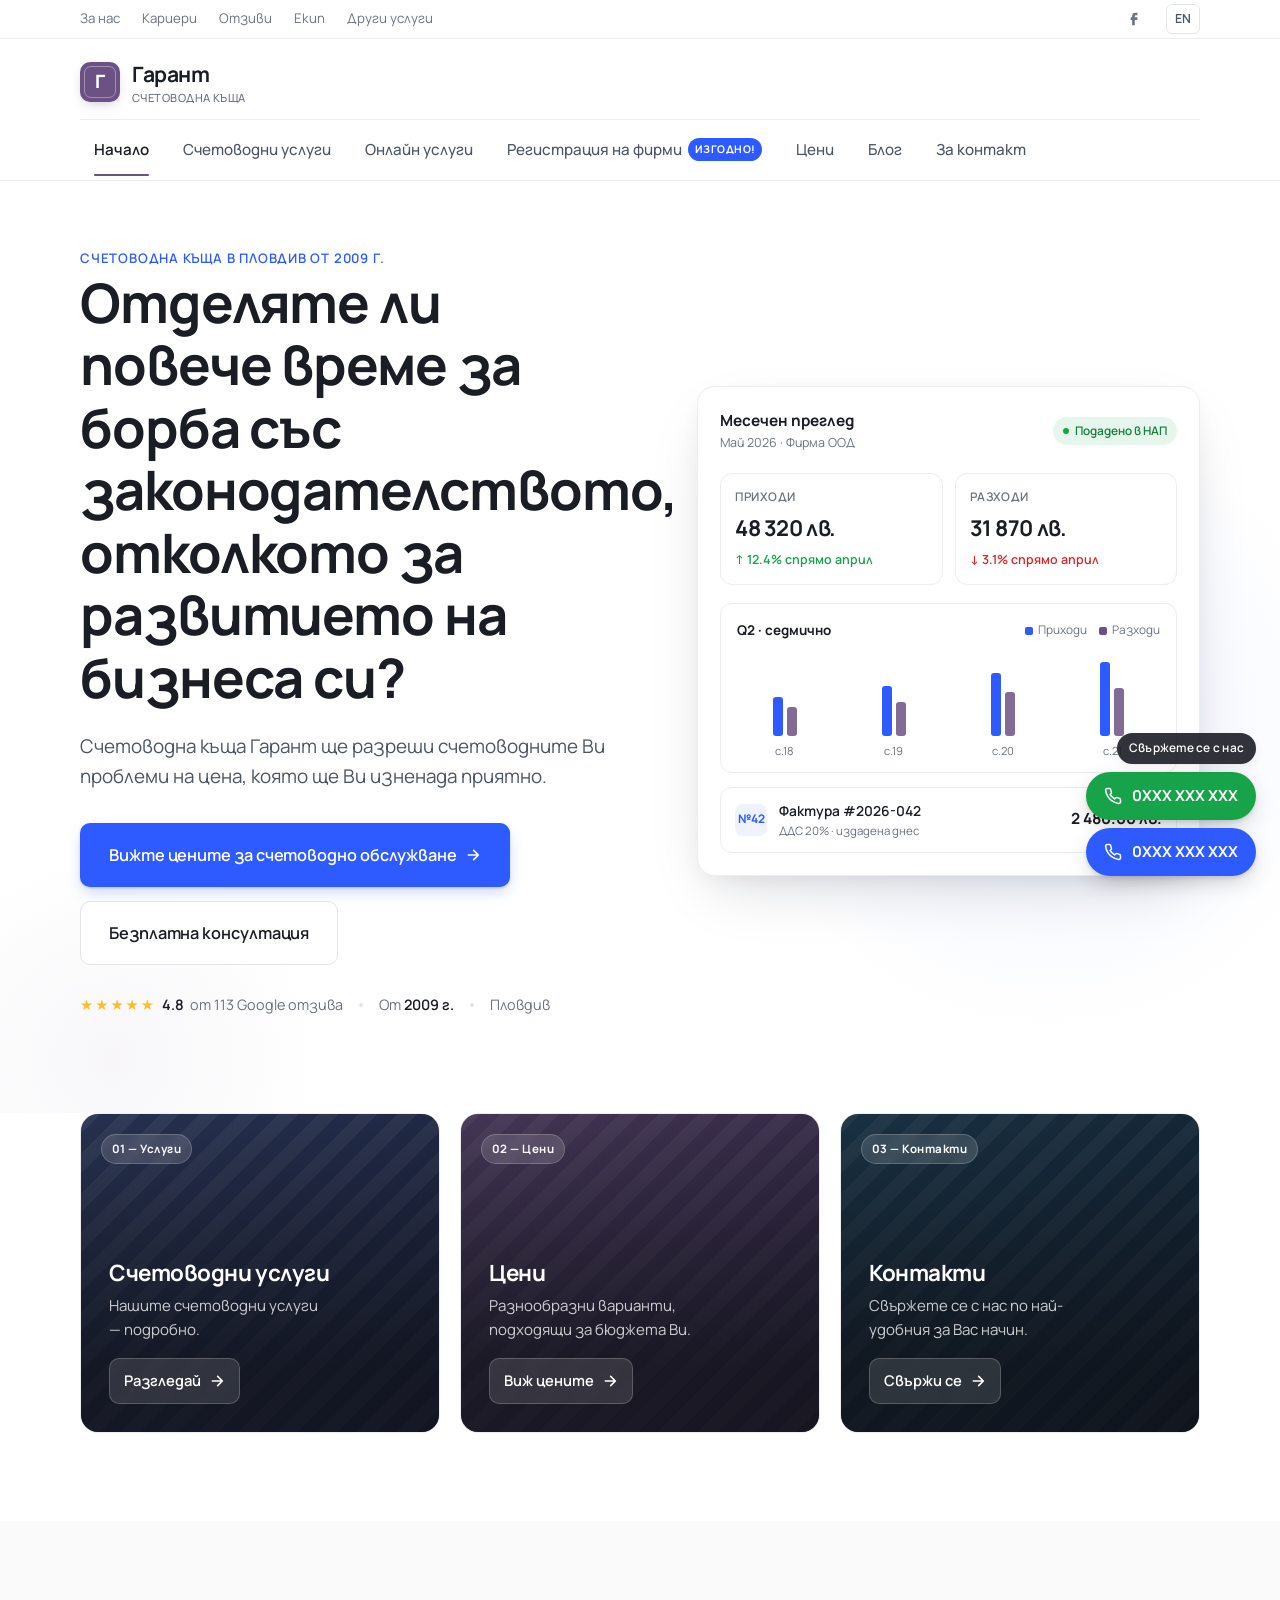
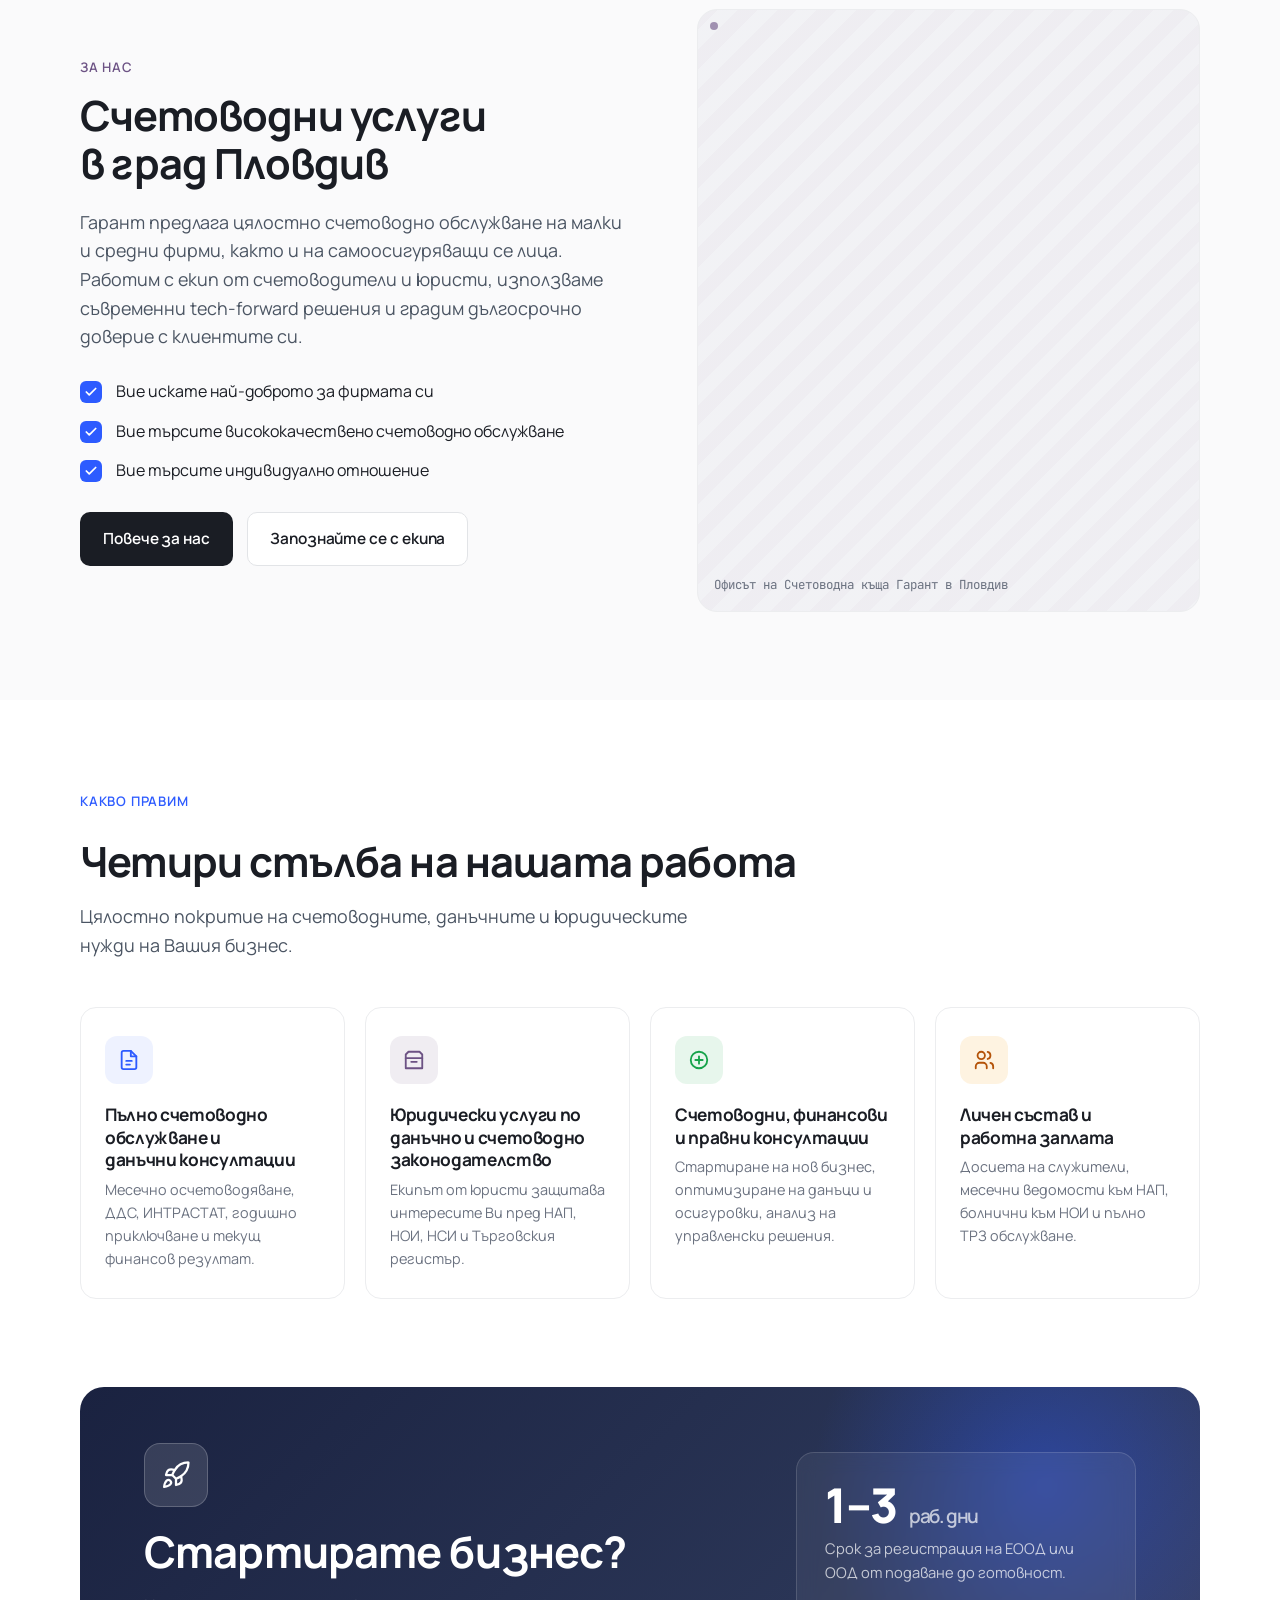
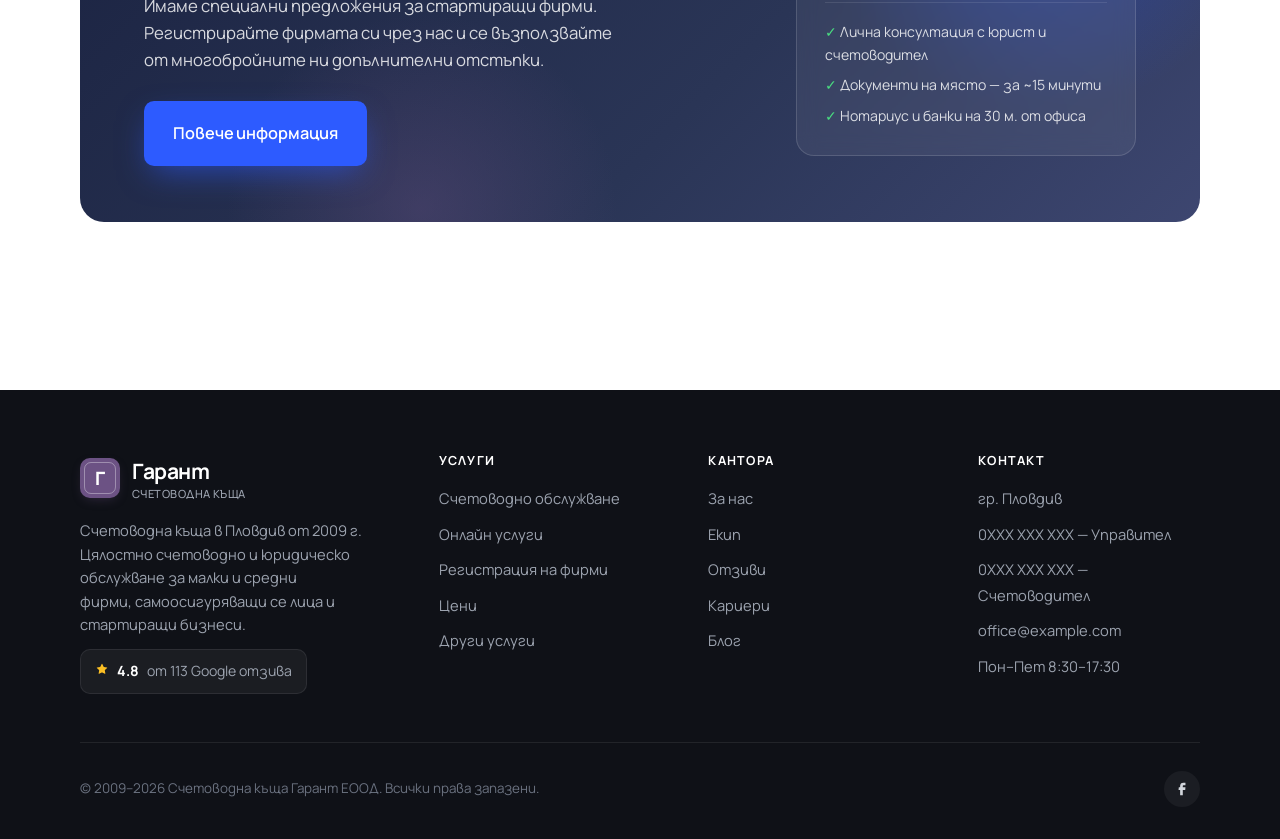
==== index.html @ 2359cbca "Remove location and phone from header top bar Co-Authored-By: Claude Sonnet 4.6 <noreply@anthropic.c" ====
<!DOCTYPE html>
<html lang="bg">
<head>
<meta charset="UTF-8" />
<meta name="viewport" content="width=device-width, initial-scale=1" />
<title>Счетоводна къща Гарант — Пловдив | Счетоводно обслужване от 2009 г.</title>
<meta name="description" content="Счетоводна къща Гарант в Пловдив — пълно счетоводно и юридическо обслужване, регистрация на фирми, онлайн услуги. 4.8★ от 113 Google отзива. От 50 лв./мес." />
<link rel="preconnect" href="https://fonts.googleapis.com" />
<link rel="preconnect" href="https://fonts.gstatic.com" crossorigin />
<link href="https://fonts.googleapis.com/css2?family=Manrope:wght@400;500;600;700;800&family=JetBrains+Mono:wght@400;500&display=swap&subset=cyrillic,cyrillic-ext,latin" rel="stylesheet" />
<link rel="stylesheet" href="styles.css" />
<style>
  /* ---- Hero ---- */
  .hero {
    position: relative;
    padding: 64px 0 96px;
    overflow: hidden;
  }
  .hero::before {
    content: "";
    position: absolute;
    top: 20%; right: -10%;
    width: 720px; height: 720px;
    background: radial-gradient(circle, rgba(45,91,255,0.07), transparent 60%);
    pointer-events: none;
    z-index: 0;
  }
  .hero::after {
    content: "";
    position: absolute;
    bottom: -20%; left: -10%;
    width: 480px; height: 480px;
    background: radial-gradient(circle, rgba(108,82,132,0.05), transparent 60%);
    pointer-events: none;
    z-index: 0;
  }
  .hero .container { position: relative; z-index: 1; }
  .hero-grid {
    display: grid;
    grid-template-columns: minmax(0, 1.1fr) minmax(0, 1fr);
    gap: 64px;
    align-items: center;
  }
  .hero h1 { font-size: clamp(2.2rem, 4.4vw, 3.4rem); margin-bottom: 22px; max-width: 18ch; }
  .hero .subline { font-size: 1.18rem; color: var(--text-2); max-width: 52ch; margin-bottom: 32px; }
  .hero-cta-row {
    display: flex; gap: 14px; align-items: center; flex-wrap: wrap;
    margin-bottom: 28px;
  }
  .trust-line {
    display: flex; align-items: center; gap: 16px;
    font-size: 0.9rem; color: var(--text-3);
    flex-wrap: wrap;
  }
  .trust-line .dot { width: 4px; height: 4px; border-radius: 50%; background: var(--border-2); }
  .trust-line .rating { display: inline-flex; align-items: center; gap: 6px; }
  .trust-line .rating .stars-row { font-size: 0.92rem; }
  .trust-line strong { color: var(--text); font-weight: 600; }

  /* ---- Dashboard mockup ---- */
  .dashboard {
    background: #fff;
    border: 1px solid var(--border);
    border-radius: 18px;
    box-shadow:
      0 24px 60px -20px rgba(15, 23, 42, 0.18),
      0 8px 24px -8px rgba(15, 23, 42, 0.08);
    padding: 22px;
    position: relative;
    transform: translateY(0) rotate(0);
  }
  .dashboard-head {
    display: flex; align-items: center; justify-content: space-between;
    margin-bottom: 20px;
  }
  .dashboard-head .title { font-weight: 700; font-size: 0.96rem; }
  .dashboard-head .sub { font-size: 0.78rem; color: var(--text-3); }
  .dashboard-head .pill {
    display: inline-flex; align-items: center; gap: 6px;
    padding: 5px 10px;
    background: rgba(22, 163, 74, 0.1);
    color: #15803d;
    border-radius: 999px;
    font-size: 0.74rem; font-weight: 600;
  }
  .dashboard-head .pill::before { content: ""; width: 6px; height: 6px; border-radius: 50%; background: #16a34a; }
  .stat-grid { display: grid; grid-template-columns: 1fr 1fr; gap: 12px; margin-bottom: 18px; }
  .stat {
    border: 1px solid var(--border);
    border-radius: 12px;
    padding: 14px;
    background: #fff;
  }
  .stat .label { font-size: 0.74rem; color: var(--text-3); margin-bottom: 4px; text-transform: uppercase; letter-spacing: 0.04em; font-weight: 600; }
  .stat .value { font-size: 1.36rem; font-weight: 700; letter-spacing: -0.02em; }
  .stat .delta { font-size: 0.78rem; margin-top: 4px; font-weight: 600; }
  .stat .delta.up { color: #16a34a; }
  .stat .delta.down { color: #dc2626; }
  .chart {
    border: 1px solid var(--border);
    border-radius: 12px;
    padding: 16px;
    margin-bottom: 14px;
  }
  .chart-head { display: flex; justify-content: space-between; align-items: center; margin-bottom: 14px; font-size: 0.84rem; }
  .chart-head .legend { display: flex; gap: 12px; color: var(--text-3); font-size: 0.74rem; }
  .chart-head .legend span { display: inline-flex; align-items: center; gap: 5px; }
  .chart-head .legend i { width: 8px; height: 8px; border-radius: 2px; }
  .chart-bars { display: grid; grid-template-columns: repeat(4, 1fr); gap: 14px; align-items: end; height: 100px; }
  .chart-col { display: flex; flex-direction: column; align-items: center; gap: 6px; }
  .chart-col .bars { display: flex; gap: 4px; align-items: flex-end; height: 80px; width: 100%; justify-content: center; }
  .chart-col .bars i { width: 10px; border-radius: 3px; }
  .chart-col .bars .b1 { background: var(--accent); }
  .chart-col .bars .b2 { background: var(--brand); opacity: 0.85; }
  .chart-col .lbl { font-size: 0.7rem; color: var(--text-3); }
  .invoice-row {
    border: 1px solid var(--border);
    border-radius: 12px;
    padding: 12px 14px;
    display: flex; justify-content: space-between; align-items: center;
  }
  .invoice-row .left { display: flex; align-items: center; gap: 12px; }
  .invoice-row .icon-sq {
    width: 32px; height: 32px;
    background: var(--accent-soft);
    color: var(--accent);
    border-radius: 8px;
    display: inline-flex; align-items: center; justify-content: center;
    font-size: 0.74rem; font-weight: 700;
  }
  .invoice-row .name { font-weight: 600; font-size: 0.86rem; }
  .invoice-row .meta { font-size: 0.72rem; color: var(--text-3); }
  .invoice-row .amount { font-weight: 700; font-size: 0.96rem; }

  @media (max-width: 900px) {
    .hero-grid { grid-template-columns: 1fr; gap: 48px; }
    .hero { padding: 40px 0 64px; }
  }

  /* ---- Quick link cards ---- */
  .quicklinks { padding-top: 0; }
  .ql-grid { display: grid; grid-template-columns: repeat(3, 1fr); gap: 20px; }
  @media (max-width: 900px) { .ql-grid { grid-template-columns: 1fr; } }
  .ql-card {
    position: relative;
    border-radius: 18px;
    overflow: hidden;
    min-height: 320px;
    color: #fff;
    display: flex; flex-direction: column; justify-content: flex-end;
    padding: 28px;
    isolation: isolate;
    border: 1px solid var(--border);
    transition: transform 0.25s ease, box-shadow 0.3s ease;
  }
  .ql-card::before {
    content: "";
    position: absolute; inset: 0;
    transition: transform 0.45s ease;
    z-index: -2;
  }
  .ql-card::after {
    content: "";
    position: absolute; inset: 0;
    background: linear-gradient(180deg, rgba(15,17,23,0.1) 0%, rgba(15,17,23,0.75) 80%);
    z-index: -1;
    transition: background 0.25s ease;
  }
  .ql-card:hover { transform: translateY(-4px); box-shadow: var(--shadow-lg); }
  .ql-card:hover::before { transform: scale(1.06); }
  .ql-card:hover::after { background: linear-gradient(180deg, rgba(15,17,23,0.2) 0%, rgba(15,17,23,0.85) 80%); }
  .ql-1::before {
    background:
      repeating-linear-gradient(135deg, rgba(255,255,255,0.06) 0 14px, transparent 14px 28px),
      linear-gradient(135deg, #2a3556 0%, #1a2240 100%);
  }
  .ql-2::before {
    background:
      repeating-linear-gradient(135deg, rgba(255,255,255,0.05) 0 14px, transparent 14px 28px),
      linear-gradient(135deg, #4a3a5c 0%, #2c2240 100%);
  }
  .ql-3::before {
    background:
      repeating-linear-gradient(135deg, rgba(255,255,255,0.05) 0 14px, transparent 14px 28px),
      linear-gradient(135deg, #1a3548 0%, #0f1f30 100%);
  }
  .ql-card h3 { color: #fff; margin-bottom: 8px; font-size: 1.4rem; }
  .ql-card p { color: rgba(255,255,255,0.78); font-size: 0.94rem; margin-bottom: 16px; max-width: 28ch; }
  .ql-card .link {
    display: inline-flex; align-items: center; gap: 8px;
    font-weight: 600; font-size: 0.92rem;
    color: #fff;
    padding: 10px 14px;
    background: rgba(255,255,255,0.12);
    border: 1px solid rgba(255,255,255,0.2);
    border-radius: 10px;
    backdrop-filter: blur(6px);
    width: max-content;
  }
  .ql-card .link svg { transition: transform 0.2s ease; }
  .ql-card:hover .link svg { transform: translateX(3px); }
  .ql-tag {
    position: absolute; top: 20px; left: 20px;
    background: rgba(255,255,255,0.14);
    color: #fff;
    font-size: 0.72rem; font-weight: 700;
    padding: 5px 10px; border-radius: 999px;
    backdrop-filter: blur(6px);
    border: 1px solid rgba(255,255,255,0.2);
    letter-spacing: 0.04em;
  }

  /* ---- About intro ---- */
  .about-intro { background: var(--bg-alt); }
  .about-grid {
    display: grid;
    grid-template-columns: minmax(0, 1.1fr) minmax(0, 1fr);
    gap: 64px;
    align-items: center;
  }
  @media (max-width: 900px) { .about-grid { grid-template-columns: 1fr; gap: 40px; } }
  .about-grid h2 { margin-bottom: 20px; }
  .about-grid .lead { margin-bottom: 24px; }
  .about-grid ul.checklist {
    list-style: none;
    display: flex; flex-direction: column; gap: 14px;
    margin: 28px 0;
  }
  .about-grid ul.checklist li {
    display: flex; gap: 14px; align-items: flex-start;
    font-size: 1rem; color: var(--text);
  }
  .about-grid ul.checklist li::before {
    content: "";
    flex: 0 0 22px;
    width: 22px; height: 22px;
    margin-top: 2px;
    border-radius: 6px;
    background: var(--accent) url('data:image/svg+xml;utf8,<svg xmlns="http://www.w3.org/2000/svg" width="14" height="14" viewBox="0 0 24 24" fill="none" stroke="white" stroke-width="3" stroke-linecap="round" stroke-linejoin="round"><path d="M20 6 9 17l-5-5"/></svg>') no-repeat center;
  }
  .about-image {
    aspect-ratio: 5 / 6;
    border-radius: 20px;
  }

  /* ---- Services overview ---- */
  .services-grid { display: grid; grid-template-columns: repeat(4, 1fr); gap: 20px; }
  @media (max-width: 1100px) { .services-grid { grid-template-columns: repeat(2, 1fr); } }
  @media (max-width: 560px) { .services-grid { grid-template-columns: 1fr; } }
  .svc-card {
    background: #fff;
    border: 1px solid var(--border);
    border-radius: 16px;
    padding: 28px 24px;
    transition: transform 0.2s ease, box-shadow 0.25s ease, border-color 0.2s ease;
    height: 100%;
  }
  .svc-card:hover { transform: translateY(-4px); box-shadow: var(--shadow-lg); }
  .svc-card .icon-bubble {
    width: 48px; height: 48px;
    border-radius: 12px;
    background: var(--accent-soft);
    color: var(--accent);
    display: inline-flex; align-items: center; justify-content: center;
    margin-bottom: 20px;
  }
  .svc-card:nth-child(2) .icon-bubble { background: var(--brand-soft); color: var(--brand); }
  .svc-card:nth-child(3) .icon-bubble { background: rgba(22, 163, 74, 0.1); color: var(--green); }
  .svc-card:nth-child(4) .icon-bubble { background: rgba(245, 158, 11, 0.12); color: #b45309; }
  .svc-card h3 { font-size: 1.08rem; line-height: 1.3; margin-bottom: 6px; }
  .svc-card p { font-size: 0.9rem; color: var(--text-3); }

  /* ---- Startup CTA ---- */
  .startup-cta-wrap { padding: 0 0 88px; }
  .startup-cta {
    background: linear-gradient(135deg, #1a2240 0%, #2a3556 60%, #3d4670 100%);
    border-radius: 24px;
    padding: 56px clamp(28px, 5vw, 72px);
    color: #fff;
    display: grid;
    grid-template-columns: minmax(0, 1.3fr) minmax(0, 1fr);
    gap: 48px;
    align-items: center;
    position: relative;
    overflow: hidden;
  }
  .startup-cta::before {
    content: "";
    position: absolute;
    top: -40%; right: -10%;
    width: 540px; height: 540px;
    background: radial-gradient(circle, rgba(45,91,255,0.4), transparent 60%);
    pointer-events: none;
  }
  .startup-cta::after {
    content: "";
    position: absolute;
    bottom: -50%; left: 10%;
    width: 460px; height: 460px;
    background: radial-gradient(circle, rgba(108,82,132,0.35), transparent 60%);
    pointer-events: none;
  }
  .startup-cta > * { position: relative; z-index: 1; }
  .startup-cta .icon-rocket {
    width: 64px; height: 64px;
    border-radius: 16px;
    background: rgba(255,255,255,0.12);
    border: 1px solid rgba(255,255,255,0.2);
    display: inline-flex; align-items: center; justify-content: center;
    margin-bottom: 20px;
    color: #fff;
  }
  .startup-cta h2 { color: #fff; font-size: clamp(2rem, 3.4vw, 2.8rem); margin-bottom: 16px; }
  .startup-cta p { color: rgba(255,255,255,0.82); font-size: 1.05rem; max-width: 48ch; margin-bottom: 28px; }
  .startup-cta .btn-primary { box-shadow: 0 12px 32px -8px rgba(45, 91, 255, 0.6); }
  .startup-cta-right {
    display: flex; justify-content: flex-end;
  }
  .startup-stat-card {
    background: rgba(255,255,255,0.06);
    border: 1px solid rgba(255,255,255,0.14);
    border-radius: 18px;
    padding: 28px;
    backdrop-filter: blur(10px);
    width: 100%;
    max-width: 340px;
  }
  .startup-stat-card .num { font-size: 3rem; font-weight: 800; letter-spacing: -0.03em; color: #fff; line-height: 1; margin-bottom: 8px; }
  .startup-stat-card .num small { font-size: 1.2rem; font-weight: 600; color: rgba(255,255,255,0.7); margin-left: 4px; }
  .startup-stat-card .desc { color: rgba(255,255,255,0.72); font-size: 0.92rem; margin-bottom: 18px; }
  .startup-stat-card hr { border: none; border-top: 1px solid rgba(255,255,255,0.1); margin: 18px 0; }
  .startup-stat-card ul { list-style: none; display: flex; flex-direction: column; gap: 8px; font-size: 0.88rem; color: rgba(255,255,255,0.82); }
  .startup-stat-card ul li::before { content: "✓ "; color: #4ade80; font-weight: 700; }
  @media (max-width: 900px) {
    .startup-cta { grid-template-columns: 1fr; padding: 40px 28px; }
    .startup-cta-right { justify-content: flex-start; }
  }
</style>
</head>
<body>

<div id="siteHeaderSlot"></div>

<!-- ========== HERO ========== -->
<main>
<section class="hero" data-screen-label="01 Hero">
  <div class="container">
    <div class="hero-grid">
      <div class="reveal">
        <span class="eyebrow">Счетоводна къща в Пловдив от 2009 г.</span>
        <h1>Отделяте ли повече време за борба със законодателството, отколкото за развитието на бизнеса си?</h1>
        <p class="subline">Счетоводна къща Гарант ще разреши счетоводните Ви проблеми на цена, която ще Ви изненада приятно.</p>
        <div class="hero-cta-row">
          <a href="prices.html" class="btn btn-primary btn-lg">
            Вижте цените за счетоводно обслужване
            <svg xmlns="http://www.w3.org/2000/svg" width="16" height="16" viewBox="0 0 24 24" fill="none" stroke="currentColor" stroke-width="2.4" stroke-linecap="round" stroke-linejoin="round"><path d="M5 12h14M13 5l7 7-7 7"/></svg>
          </a>
          <a href="contact.html" class="btn btn-ghost btn-lg">Безплатна консултация</a>
        </div>
        <div class="trust-line">
          <span class="rating">
            <span class="stars-row">★★★★★</span>
            <strong>4.8</strong>
            <span>от 113 Google отзива</span>
          </span>
          <span class="dot"></span>
          <span>От <strong>2009 г.</strong></span>
          <span class="dot"></span>
          <span>Пловдив</span>
        </div>
      </div>

      <!-- Dashboard mockup -->
      <div class="reveal" data-delay="200" aria-hidden="true">
        <div class="dashboard">
          <div class="dashboard-head">
            <div>
              <div class="title">Месечен преглед</div>
              <div class="sub">Май 2026 · Фирма ООД</div>
            </div>
            <span class="pill">Подадено в НАП</span>
          </div>

          <div class="stat-grid">
            <div class="stat">
              <div class="label">Приходи</div>
              <div class="value">48 320 лв.</div>
              <div class="delta up">↑ 12.4% спрямо април</div>
            </div>
            <div class="stat">
              <div class="label">Разходи</div>
              <div class="value">31 870 лв.</div>
              <div class="delta down">↓ 3.1% спрямо април</div>
            </div>
          </div>

          <div class="chart">
            <div class="chart-head">
              <strong>Q2 · седмично</strong>
              <div class="legend">
                <span><i style="background:var(--accent);"></i> Приходи</span>
                <span><i style="background:var(--brand);"></i> Разходи</span>
              </div>
            </div>
            <div class="chart-bars">
              <div class="chart-col">
                <div class="bars">
                  <i class="b1" style="height: 48%;"></i>
                  <i class="b2" style="height: 36%;"></i>
                </div>
                <div class="lbl">с.18</div>
              </div>
              <div class="chart-col">
                <div class="bars">
                  <i class="b1" style="height: 62%;"></i>
                  <i class="b2" style="height: 42%;"></i>
                </div>
                <div class="lbl">с.19</div>
              </div>
              <div class="chart-col">
                <div class="bars">
                  <i class="b1" style="height: 78%;"></i>
                  <i class="b2" style="height: 54%;"></i>
                </div>
                <div class="lbl">с.20</div>
              </div>
              <div class="chart-col">
                <div class="bars">
                  <i class="b1" style="height: 92%;"></i>
                  <i class="b2" style="height: 60%;"></i>
                </div>
                <div class="lbl">с.21</div>
              </div>
            </div>
          </div>

          <div class="invoice-row">
            <div class="left">
              <span class="icon-sq">№42</span>
              <div>
                <div class="name">Фактура #2026-042</div>
                <div class="meta">ДДС 20% · издадена днес</div>
              </div>
            </div>
            <div class="amount">2 480.00 лв.</div>
          </div>
        </div>
      </div>
    </div>
  </div>
</section>

<!-- ========== QUICK LINKS ========== -->
<section class="quicklinks" data-screen-label="02 Quick links" style="padding-bottom: 88px;">
  <div class="container">
    <div class="ql-grid">
      <a href="services.html" class="ql-card ql-1 reveal">
        <span class="ql-tag">01 — Услуги</span>
        <h3>Счетоводни услуги</h3>
        <p>Нашите счетоводни услуги — подробно.</p>
        <span class="link">Разгледай <svg xmlns="http://www.w3.org/2000/svg" width="16" height="16" viewBox="0 0 24 24" fill="none" stroke="currentColor" stroke-width="2.4" stroke-linecap="round" stroke-linejoin="round"><path d="M5 12h14M13 5l7 7-7 7"/></svg></span>
      </a>
      <a href="prices.html" class="ql-card ql-2 reveal" data-delay="100">
        <span class="ql-tag">02 — Цени</span>
        <h3>Цени</h3>
        <p>Разнообразни варианти, подходящи за бюджета Ви.</p>
        <span class="link">Виж цените <svg xmlns="http://www.w3.org/2000/svg" width="16" height="16" viewBox="0 0 24 24" fill="none" stroke="currentColor" stroke-width="2.4" stroke-linecap="round" stroke-linejoin="round"><path d="M5 12h14M13 5l7 7-7 7"/></svg></span>
      </a>
      <a href="contact.html" class="ql-card ql-3 reveal" data-delay="200">
        <span class="ql-tag">03 — Контакти</span>
        <h3>Контакти</h3>
        <p>Свържете се с нас по най-удобния за Вас начин.</p>
        <span class="link">Свържи се <svg xmlns="http://www.w3.org/2000/svg" width="16" height="16" viewBox="0 0 24 24" fill="none" stroke="currentColor" stroke-width="2.4" stroke-linecap="round" stroke-linejoin="round"><path d="M5 12h14M13 5l7 7-7 7"/></svg></span>
      </a>
    </div>
  </div>
</section>

<!-- ========== ABOUT INTRO ========== -->
<section class="about-intro" data-screen-label="03 About">
  <div class="container">
    <div class="about-grid">
      <div class="reveal">
        <span class="eyebrow brand">За нас</span>
        <h2 class="mt-12">Счетоводни услуги в град Пловдив</h2>
        <p class="lead mt-12">Гарант предлага цялостно счетоводно обслужване на малки и средни фирми, както и на самоосигуряващи се лица. Работим с екип от счетоводители и юристи, използваме съвременни tech-forward решения и градим дългосрочно доверие с клиентите си.</p>
        <ul class="checklist">
          <li>Вие искате най-доброто за фирмата си</li>
          <li>Вие търсите висококачествено счетоводно обслужване</li>
          <li>Вие търсите индивидуално отношение</li>
        </ul>
        <div style="display:flex; gap: 14px; flex-wrap: wrap;">
          <a href="za-nas.html" class="btn btn-dark">Повече за нас</a>
          <a href="team.html" class="btn btn-ghost">Запознайте се с екипа</a>
        </div>
      </div>
      <div class="reveal" data-delay="200">
        <div class="img-placeholder about-image">
          Офисът на Счетоводна къща Гарант в Пловдив
        </div>
      </div>
    </div>
  </div>
</section>

<!-- ========== SERVICES OVERVIEW ========== -->
<section data-screen-label="04 Services overview">
  <div class="container">
    <div class="section-head">
      <span class="eyebrow">Какво правим</span>
      <h2 class="mt-12">Четири стълба на нашата работа</h2>
      <p class="lead mt-12">Цялостно покритие на счетоводните, данъчните и юридическите нужди на Вашия бизнес.</p>
    </div>

    <div class="services-grid">
      <div class="svc-card reveal">
        <div class="icon-bubble">
          <svg xmlns="http://www.w3.org/2000/svg" width="22" height="22" viewBox="0 0 24 24" fill="none" stroke="currentColor" stroke-width="2" stroke-linecap="round" stroke-linejoin="round"><path d="M14 2H6a2 2 0 0 0-2 2v16a2 2 0 0 0 2 2h12a2 2 0 0 0 2-2V8z"/><polyline points="14 2 14 8 20 8"/><line x1="9" y1="13" x2="15" y2="13"/><line x1="9" y1="17" x2="13" y2="17"/></svg>
        </div>
        <h3>Пълно счетоводно обслужване и данъчни консултации</h3>
        <p>Месечно осчетоводяване, ДДС, ИНТРАСТАТ, годишно приключване и текущ финансов резултат.</p>
      </div>
      <div class="svc-card reveal" data-delay="100">
        <div class="icon-bubble">
          <svg xmlns="http://www.w3.org/2000/svg" width="22" height="22" viewBox="0 0 24 24" fill="none" stroke="currentColor" stroke-width="2" stroke-linecap="round" stroke-linejoin="round"><path d="M3 6l3-3h12l3 3v15H3z"/><path d="M3 10h18"/><path d="M9 14h6"/></svg>
        </div>
        <h3>Юридически услуги по данъчно и счетоводно законодателство</h3>
        <p>Екипът от юристи защитава интересите Ви пред НАП, НОИ, НСИ и Търговския регистър.</p>
      </div>
      <div class="svc-card reveal" data-delay="200">
        <div class="icon-bubble">
          <svg xmlns="http://www.w3.org/2000/svg" width="22" height="22" viewBox="0 0 24 24" fill="none" stroke="currentColor" stroke-width="2" stroke-linecap="round" stroke-linejoin="round"><circle cx="12" cy="12" r="9"/><path d="M8 12h8M12 8v8"/></svg>
        </div>
        <h3>Счетоводни, финансови и правни консултации</h3>
        <p>Стартиране на нов бизнес, оптимизиране на данъци и осигуровки, анализ на управленски решения.</p>
      </div>
      <div class="svc-card reveal" data-delay="300">
        <div class="icon-bubble">
          <svg xmlns="http://www.w3.org/2000/svg" width="22" height="22" viewBox="0 0 24 24" fill="none" stroke="currentColor" stroke-width="2" stroke-linecap="round" stroke-linejoin="round"><circle cx="9" cy="7" r="4"/><path d="M3 21v-2a4 4 0 0 1 4-4h4a4 4 0 0 1 4 4v2"/><path d="M16 3.13a4 4 0 0 1 0 7.75"/><path d="M22 21v-2a4 4 0 0 0-3-3.87"/></svg>
        </div>
        <h3>Личен състав и работна заплата</h3>
        <p>Досиета на служители, месечни ведомости към НАП, болнични към НОИ и пълно ТРЗ обслужване.</p>
      </div>
    </div>
  </div>
</section>

<!-- ========== STARTUP CTA ========== -->
<section class="startup-cta-wrap" data-screen-label="05 Startup CTA">
  <div class="container">
    <div class="startup-cta reveal">
      <div>
        <span class="icon-rocket">
          <svg xmlns="http://www.w3.org/2000/svg" width="30" height="30" viewBox="0 0 24 24" fill="none" stroke="currentColor" stroke-width="1.8" stroke-linecap="round" stroke-linejoin="round"><path d="M4.5 16.5c-1.5 1.26-2 5-2 5s3.74-.5 5-2c.71-.84.7-2.13-.09-2.91a2.18 2.18 0 0 0-2.91-.09z"/><path d="M12 15l-3-3a22 22 0 0 1 2-3.95A12.88 12.88 0 0 1 22 2c0 2.72-.78 7.5-6 11a22.35 22.35 0 0 1-4 2z"/><path d="M9 12H4s.55-3.03 2-4c1.62-1.08 5 0 5 0"/><path d="M12 15v5s3.03-.55 4-2c1.08-1.62 0-5 0-5"/></svg>
        </span>
        <h2>Стартирате бизнес?</h2>
        <p>Имаме специални предложения за стартиращи фирми. Регистрирайте фирмата си чрез нас и се възползвайте от многобройните ни допълнителни отстъпки.</p>
        <a href="registracia-na-firma.html" class="btn btn-primary btn-lg">Повече информация</a>
      </div>
      <div class="startup-cta-right">
        <div class="startup-stat-card">
          <div class="num">1–3 <small>раб. дни</small></div>
          <div class="desc">Срок за регистрация на ЕООД или ООД от подаване до готовност.</div>
          <hr />
          <ul>
            <li>Лична консултация с юрист и счетоводител</li>
            <li>Документи на място — за ~15 минути</li>
            <li>Нотариус и банки на 30 м. от офиса</li>
          </ul>
        </div>
      </div>
    </div>
  </div>
</section>
</main>

<div id="siteFooterSlot"></div>
<div id="floatingContactSlot"></div>

<script src="site.js"></script>
<script>bootSite("home");</script>
</body>
</html>
---- styles.css ----
/* ============================================
   Счетоводна къща Гарант — shared styles
   ============================================ */

:root {
  --bg: #ffffff;
  --bg-alt: #fafafb;
  --bg-soft: #f5f6f8;
  --text: #1a1d24;
  --text-2: #4b5563;
  --text-3: #6b7280;
  --border: #ecedef;
  --border-2: #e2e4e7;
  --accent: #2d5bff;
  --accent-2: #1e44d6;
  --accent-soft: rgba(45, 91, 255, 0.08);
  --brand: #6c5284;
  --brand-soft: rgba(108, 82, 132, 0.1);
  --green: #16a34a;
  --warn: #f59e0b;
  --shadow-sm: 0 1px 2px rgba(15, 23, 42, 0.04), 0 1px 1px rgba(15, 23, 42, 0.03);
  --shadow: 0 4px 14px rgba(15, 23, 42, 0.06), 0 1px 2px rgba(15, 23, 42, 0.04);
  --shadow-lg: 0 24px 48px -16px rgba(15, 23, 42, 0.16), 0 8px 16px -8px rgba(15, 23, 42, 0.06);
  --radius-sm: 8px;
  --radius: 12px;
  --radius-lg: 16px;
  --radius-xl: 24px;
  --max: 1200px;
  --gutter: clamp(20px, 4vw, 40px);
  --font: "Manrope", "Plus Jakarta Sans", -apple-system, BlinkMacSystemFont, "Segoe UI", system-ui, sans-serif;
}

* { box-sizing: border-box; margin: 0; padding: 0; }
html { scroll-behavior: smooth; }
body {
  font-family: var(--font);
  font-size: 16px;
  line-height: 1.6;
  color: var(--text);
  background: var(--bg);
  -webkit-font-smoothing: antialiased;
  -moz-osx-font-smoothing: grayscale;
  text-rendering: optimizeLegibility;
}
img { max-width: 100%; display: block; }
a { color: inherit; text-decoration: none; }
button { font-family: inherit; cursor: pointer; border: none; background: none; color: inherit; }
input, textarea, select { font-family: inherit; font-size: inherit; color: inherit; }

/* ---------- Container ---------- */
.container { max-width: var(--max); margin: 0 auto; padding: 0 var(--gutter); }
.container-wide { max-width: 1320px; margin: 0 auto; padding: 0 var(--gutter); }

/* ---------- Typography ---------- */
h1, h2, h3, h4 { line-height: 1.15; letter-spacing: -0.02em; font-weight: 700; color: var(--text); text-wrap: balance; }
h1 { font-size: clamp(2.2rem, 4.6vw, 3.6rem); }
h2 { font-size: clamp(1.8rem, 3.4vw, 2.6rem); }
h3 { font-size: clamp(1.2rem, 2vw, 1.4rem); }
h4 { font-size: 1.05rem; }
p { text-wrap: pretty; color: var(--text-2); }
.eyebrow {
  display: inline-block;
  font-size: 0.82rem;
  font-weight: 600;
  letter-spacing: 0.06em;
  text-transform: uppercase;
  color: var(--accent);
}
.eyebrow.brand { color: var(--brand); }
.lead { font-size: 1.12rem; color: var(--text-2); max-width: 60ch; }

/* ---------- Buttons ---------- */
.btn {
  display: inline-flex;
  align-items: center;
  justify-content: center;
  gap: 8px;
  padding: 14px 22px;
  border-radius: 10px;
  font-size: 0.96rem;
  font-weight: 600;
  letter-spacing: -0.005em;
  transition: transform 0.15s ease, box-shadow 0.2s ease, background 0.2s ease, color 0.2s ease, border-color 0.2s ease;
  white-space: nowrap;
  border: 1px solid transparent;
  cursor: pointer;
}
.btn-primary {
  background: var(--accent);
  color: #fff;
  box-shadow: 0 6px 16px -4px rgba(45, 91, 255, 0.35), 0 1px 2px rgba(45, 91, 255, 0.2);
}
.btn-primary:hover { background: var(--accent-2); transform: translateY(-1px); box-shadow: 0 10px 24px -6px rgba(45, 91, 255, 0.45); }
.btn-ghost {
  background: #fff;
  color: var(--text);
  border-color: var(--border-2);
}
.btn-ghost:hover { border-color: var(--text); transform: translateY(-1px); }
.btn-dark {
  background: var(--text);
  color: #fff;
}
.btn-dark:hover { background: #000; transform: translateY(-1px); }
.btn-sm { padding: 10px 16px; font-size: 0.88rem; }
.btn-lg { padding: 18px 28px; font-size: 1.02rem; }

/* ---------- Header ---------- */
.site-header {
  position: sticky; top: 0; z-index: 100;
  background: rgba(255, 255, 255, 0.92);
  backdrop-filter: saturate(180%) blur(14px);
  -webkit-backdrop-filter: saturate(180%) blur(14px);
  border-bottom: 1px solid var(--border);
  transition: box-shadow 0.2s ease;
}
.site-header.scrolled { box-shadow: 0 2px 10px rgba(15, 23, 42, 0.04); }

.utility-bar {
  border-bottom: 1px solid var(--border);
  font-size: 0.83rem;
  color: var(--text-3);
}
.utility-bar .inner {
  display: flex; align-items: center; justify-content: space-between;
  height: 38px;
  gap: 20px;
}
.utility-nav { display: flex; gap: 22px; }
.utility-nav a { transition: color 0.15s ease; }
.utility-nav a:hover { color: var(--text); }
.utility-right { display: flex; align-items: center; gap: 18px; }
.fb-icon {
  width: 28px; height: 28px;
  display: inline-flex; align-items: center; justify-content: center;
  border-radius: 50%;
  color: var(--text-3);
  transition: color 0.15s ease, background 0.15s ease;
}
.fb-icon:hover { color: var(--brand); background: var(--brand-soft); }
.lang-toggle {
  font-weight: 600; font-size: 0.78rem;
  color: var(--text-2);
  padding: 4px 8px;
  border: 1px solid var(--border-2);
  border-radius: 6px;
}
.lang-toggle:hover { border-color: var(--text); color: var(--text); }

.header-main {
  display: flex; align-items: center; justify-content: space-between;
  padding-top: 18px; padding-bottom: 12px;
  gap: 20px;
}
.logo {
  display: inline-flex; align-items: center; gap: 12px;
  font-weight: 700; font-size: 1.32rem; letter-spacing: -0.02em;
  color: var(--text);
}
.logo-mark {
  width: 40px; height: 40px;
  border-radius: 10px;
  background: var(--brand);
  color: #fff;
  display: inline-flex; align-items: center; justify-content: center;
  font-weight: 800; font-size: 1.15rem;
  letter-spacing: 0;
  box-shadow: 0 4px 12px -4px rgba(108, 82, 132, 0.4);
  position: relative;
}
.logo-mark::after {
  content: "";
  position: absolute;
  inset: 4px;
  border-radius: 7px;
  border: 1.5px solid rgba(255, 255, 255, 0.35);
}
.logo-sub { display: block; font-size: 0.7rem; font-weight: 500; color: var(--text-3); letter-spacing: 0.04em; text-transform: uppercase; margin-top: -2px; }

.header-contact {
  text-align: right; font-size: 0.86rem; color: var(--text-2);
  display: flex; flex-direction: column; gap: 2px;
}
.header-contact strong { color: var(--text); font-weight: 600; }
.header-contact .phone-big { color: var(--text); font-weight: 700; font-size: 1.02rem; }

.main-nav {
  border-top: 1px solid var(--border);
  padding-top: 4px; padding-bottom: 4px;
}
.main-nav ul {
  list-style: none;
  display: flex; gap: 6px; align-items: center;
  flex-wrap: wrap;
}
.main-nav a {
  display: inline-flex; align-items: center; gap: 6px;
  padding: 14px 14px;
  font-size: 0.95rem; font-weight: 500;
  color: var(--text-2);
  position: relative;
  transition: color 0.15s ease;
}
.main-nav a:hover { color: var(--text); }
.main-nav a.active {
  color: var(--text);
  font-weight: 600;
}
.main-nav a.active::after {
  content: ""; position: absolute;
  left: 14px; right: 14px; bottom: 0;
  height: 2px;
  background: var(--brand);
  border-radius: 2px;
}
.nav-badge {
  display: inline-block;
  background: var(--accent);
  color: #fff;
  font-size: 0.66rem;
  font-weight: 700;
  letter-spacing: 0.04em;
  padding: 3px 7px;
  border-radius: 999px;
  text-transform: uppercase;
}

.hamburger {
  display: none;
  width: 44px; height: 44px;
  border-radius: 10px;
  border: 1px solid var(--border-2);
  align-items: center; justify-content: center;
}
.hamburger svg { width: 22px; height: 22px; }

/* ---------- Footer ---------- */
.site-footer {
  background: #0f1117;
  color: #d1d5db;
  padding: 64px 0 32px;
  margin-top: 80px;
}
.site-footer h4 {
  color: #fff;
  font-size: 0.78rem;
  letter-spacing: 0.1em;
  text-transform: uppercase;
  font-weight: 700;
  margin-bottom: 18px;
}
.footer-grid {
  display: grid;
  grid-template-columns: 1.4fr 1fr 1fr 1fr;
  gap: 48px;
  padding-bottom: 48px;
  border-bottom: 1px solid rgba(255,255,255,0.08);
}
.footer-brand .logo { color: #fff; }
.footer-brand .logo-sub { color: #9ca3af; }
.footer-brand p { color: #9ca3af; margin-top: 16px; font-size: 0.92rem; line-height: 1.6; max-width: 34ch; }
.footer-list { list-style: none; display: flex; flex-direction: column; gap: 10px; }
.footer-list a, .footer-list span { color: #9ca3af; font-size: 0.92rem; transition: color 0.15s; }
.footer-list a:hover { color: #fff; }
.footer-rating {
  display: inline-flex; align-items: center; gap: 8px;
  padding: 10px 14px;
  background: rgba(255,255,255,0.05);
  border: 1px solid rgba(255,255,255,0.08);
  border-radius: 10px;
  margin-top: 12px;
  font-size: 0.88rem;
}
.footer-rating .stars { color: #fbbf24; }
.footer-bottom {
  padding-top: 28px;
  display: flex; justify-content: space-between; align-items: center;
  font-size: 0.84rem; color: #6b7280;
  gap: 16px;
  flex-wrap: wrap;
}
.footer-socials { display: flex; gap: 10px; }
.footer-socials a {
  width: 36px; height: 36px;
  display: inline-flex; align-items: center; justify-content: center;
  border-radius: 50%;
  background: rgba(255,255,255,0.05);
  color: #d1d5db;
  transition: background 0.15s, color 0.15s;
}
.footer-socials a:hover { background: var(--brand); color: #fff; }

/* ---------- Floating contact widget ---------- */
.floating-contact {
  position: fixed;
  bottom: 24px; right: 24px;
  z-index: 90;
  display: flex; flex-direction: column;
  align-items: flex-end;
  gap: 8px;
}
.floating-contact .label {
  background: var(--text);
  color: #fff;
  font-size: 0.74rem;
  font-weight: 600;
  letter-spacing: 0.02em;
  padding: 6px 12px;
  border-radius: 999px;
  box-shadow: var(--shadow);
  opacity: 0.9;
}
.floating-contact .pill {
  display: inline-flex; align-items: center; gap: 10px;
  padding: 12px 18px;
  border-radius: 999px;
  font-weight: 700; font-size: 0.94rem;
  color: #fff;
  box-shadow: 0 8px 24px -6px rgba(0,0,0,0.25), 0 2px 4px rgba(0,0,0,0.1);
  transition: transform 0.15s ease, box-shadow 0.2s ease;
}
.floating-contact .pill:hover { transform: translateY(-2px); box-shadow: 0 14px 32px -8px rgba(0,0,0,0.3); }
.floating-contact .pill.green { background: #16a34a; }
.floating-contact .pill.blue  { background: var(--accent); }
.floating-contact .pill svg { width: 18px; height: 18px; }

/* ---------- Sections ---------- */
section { padding: 88px 0; }
section.tight { padding: 56px 0; }
.section-alt { background: var(--bg-alt); }
.section-head { max-width: 720px; margin-bottom: 48px; }
.section-head.center { margin-left: auto; margin-right: auto; text-align: center; }
.section-head .eyebrow { margin-bottom: 14px; }
.section-head h2 { margin-bottom: 16px; }

/* ---------- Cards ---------- */
.card {
  background: #fff;
  border: 1px solid var(--border);
  border-radius: var(--radius-lg);
  padding: 28px;
  transition: transform 0.2s ease, box-shadow 0.25s ease, border-color 0.2s ease;
}
.card:hover { transform: translateY(-4px); box-shadow: var(--shadow-lg); border-color: var(--border-2); }
.card .icon-bubble {
  width: 44px; height: 44px;
  border-radius: 10px;
  background: var(--accent-soft);
  color: var(--accent);
  display: inline-flex; align-items: center; justify-content: center;
  margin-bottom: 18px;
}
.card .icon-bubble.brand { background: var(--brand-soft); color: var(--brand); }
.card .icon-bubble svg { width: 22px; height: 22px; }
.card h3 { margin-bottom: 10px; }
.card p { font-size: 0.94rem; }

/* ---------- Reveal ---------- */
.reveal { opacity: 0; transform: translateY(16px); transition: opacity 0.6s ease-out, transform 0.6s ease-out; }
.reveal.is-visible { opacity: 1; transform: translateY(0); }
.reveal[data-delay="100"] { transition-delay: 0.1s; }
.reveal[data-delay="200"] { transition-delay: 0.2s; }
.reveal[data-delay="300"] { transition-delay: 0.3s; }
.reveal[data-delay="400"] { transition-delay: 0.4s; }
.reveal[data-delay="500"] { transition-delay: 0.5s; }

/* ---------- Page hero (sub pages) ---------- */
.page-hero {
  padding: 88px 0 56px;
  border-bottom: 1px solid var(--border);
  position: relative;
  overflow: hidden;
}
.page-hero::before {
  content: "";
  position: absolute;
  top: -120px; right: -80px;
  width: 460px; height: 460px;
  background: radial-gradient(circle, rgba(45,91,255,0.06), transparent 65%);
  pointer-events: none;
}
.page-hero .crumbs {
  font-size: 0.85rem; color: var(--text-3);
  margin-bottom: 18px;
  display: flex; align-items: center; gap: 8px;
}
.page-hero .crumbs a { color: var(--text-3); }
.page-hero .crumbs a:hover { color: var(--text); }
.page-hero .crumbs .sep { color: var(--border-2); }
.page-hero h1 { max-width: 22ch; margin-bottom: 16px; }
.page-hero .lead { font-size: 1.18rem; max-width: 64ch; }

/* ---------- Image placeholder ---------- */
.img-placeholder {
  background:
    repeating-linear-gradient(135deg, rgba(108,82,132,0.05) 0 14px, rgba(108,82,132,0.025) 14px 28px),
    #f5f6f8;
  border: 1px solid var(--border);
  border-radius: var(--radius-lg);
  display: flex; align-items: flex-end; justify-content: flex-start;
  padding: 16px;
  color: var(--text-3);
  font-family: "JetBrains Mono", ui-monospace, SFMono-Regular, Menlo, monospace;
  font-size: 0.78rem;
  position: relative;
  overflow: hidden;
}
.img-placeholder::before {
  content: "";
  position: absolute; top: 12px; left: 12px;
  width: 8px; height: 8px; border-radius: 50%;
  background: var(--brand);
  opacity: 0.6;
}

/* ---------- Forms ---------- */
.form-field { margin-bottom: 18px; }
.form-field label {
  display: block;
  font-size: 0.86rem; font-weight: 600;
  color: var(--text);
  margin-bottom: 8px;
}
.form-field input,
.form-field textarea {
  width: 100%;
  padding: 14px 16px;
  border-radius: 10px;
  border: 1px solid var(--border-2);
  background: #fff;
  transition: border-color 0.15s ease, box-shadow 0.15s ease;
}
.form-field input:focus,
.form-field textarea:focus {
  outline: none;
  border-color: var(--accent);
  box-shadow: 0 0 0 4px var(--accent-soft);
}
.form-field textarea { resize: vertical; min-height: 140px; }
.form-field .error { color: #b91c1c; font-size: 0.84rem; margin-top: 6px; display: none; }
.form-field.has-error input,
.form-field.has-error textarea { border-color: #b91c1c; }
.form-field.has-error .error { display: block; }

/* ---------- Tags / badges ---------- */
.tag {
  display: inline-flex; align-items: center; gap: 6px;
  padding: 6px 12px;
  border-radius: 999px;
  font-size: 0.78rem; font-weight: 600;
  background: var(--accent-soft);
  color: var(--accent);
}
.tag.brand { background: var(--brand-soft); color: var(--brand); }
.tag.green { background: rgba(22, 163, 74, 0.1); color: var(--green); }
.tag.gold  { background: rgba(245, 158, 11, 0.12); color: #b45309; }

/* ---------- Star rating ---------- */
.stars-row { color: #fbbf24; letter-spacing: 2px; font-size: 0.94rem; }

/* ---------- Mobile nav ---------- */
.mobile-nav {
  position: fixed;
  top: 0; left: 0; right: 0; bottom: 0;
  background: #fff;
  z-index: 200;
  padding: 24px;
  transform: translateY(-100%);
  transition: transform 0.3s ease;
  overflow-y: auto;
}
.mobile-nav.open { transform: translateY(0); }
.mobile-nav .close {
  position: absolute; top: 18px; right: 18px;
  width: 44px; height: 44px; border-radius: 10px;
  border: 1px solid var(--border-2);
  display: inline-flex; align-items: center; justify-content: center;
}
.mobile-nav ul { list-style: none; margin-top: 80px; display: flex; flex-direction: column; gap: 4px; }
.mobile-nav a {
  display: flex; align-items: center; gap: 10px;
  padding: 16px 8px;
  font-size: 1.1rem; font-weight: 600;
  border-bottom: 1px solid var(--border);
}
.mobile-nav .util { margin-top: 24px; display: flex; flex-direction: column; gap: 8px; font-size: 0.95rem; color: var(--text-2); }

/* ---------- Responsive ---------- */
@media (max-width: 960px) {
  .utility-bar { display: none; }
  .header-main { padding: 14px 0; }
  .header-contact { display: none; }
  .main-nav ul { display: none; }
  .hamburger { display: inline-flex; }
  .footer-grid { grid-template-columns: 1fr 1fr; gap: 32px; }
}
@media (max-width: 640px) {
  section { padding: 56px 0; }
  .footer-grid { grid-template-columns: 1fr; }
  .floating-contact { bottom: 14px; right: 14px; }
  .floating-contact .pill { font-size: 0.85rem; padding: 10px 14px; }
}

/* ---------- Utility ---------- */
.grid { display: grid; gap: 24px; }
.grid-2 { grid-template-columns: repeat(2, 1fr); }
.grid-3 { grid-template-columns: repeat(3, 1fr); }
.grid-4 { grid-template-columns: repeat(4, 1fr); }
@media (max-width: 960px) { .grid-3, .grid-4 { grid-template-columns: repeat(2, 1fr); } }
@media (max-width: 640px) { .grid-2, .grid-3, .grid-4 { grid-template-columns: 1fr; } }

.mt-0 { margin-top: 0; }
.mt-6 { margin-top: 6px; }
.mt-12 { margin-top: 12px; }
.mt-20 { margin-top: 20px; }
.mt-32 { margin-top: 32px; }
.mt-48 { margin-top: 48px; }
.text-center { text-align: center; }
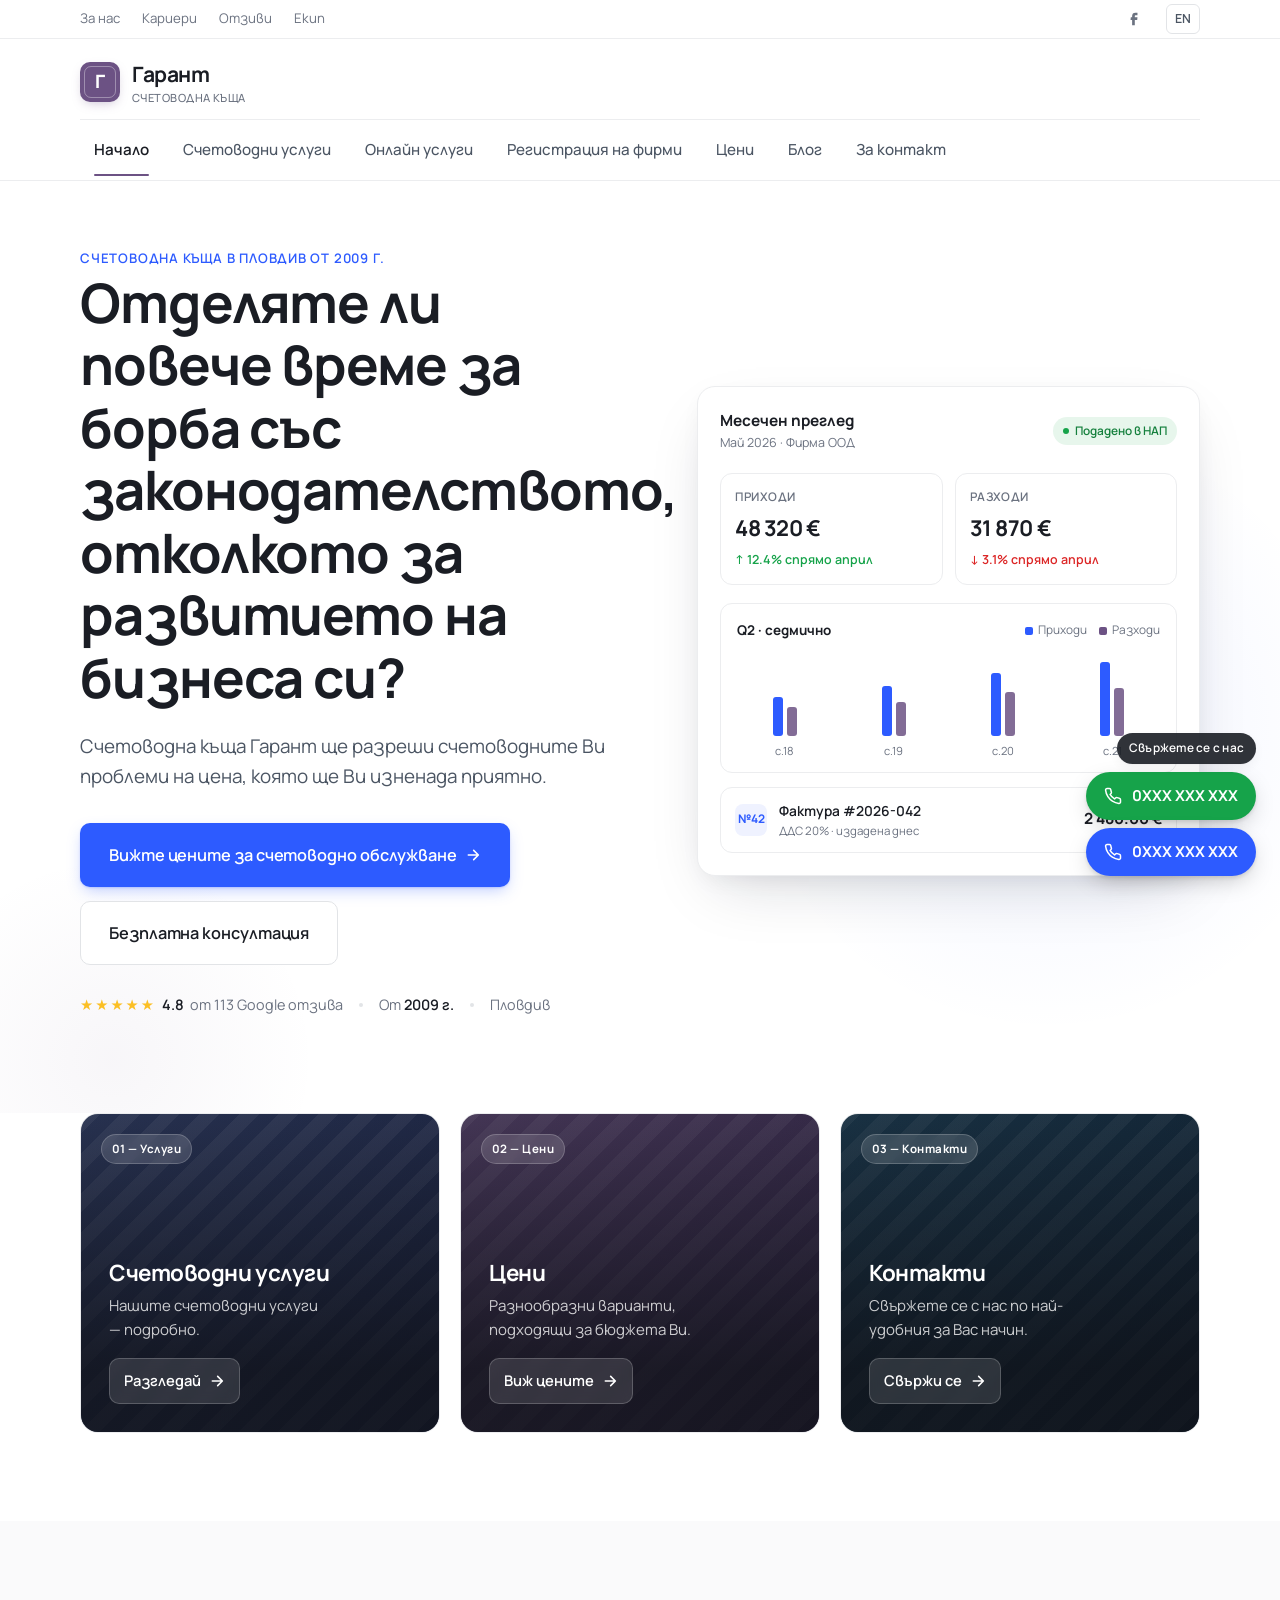
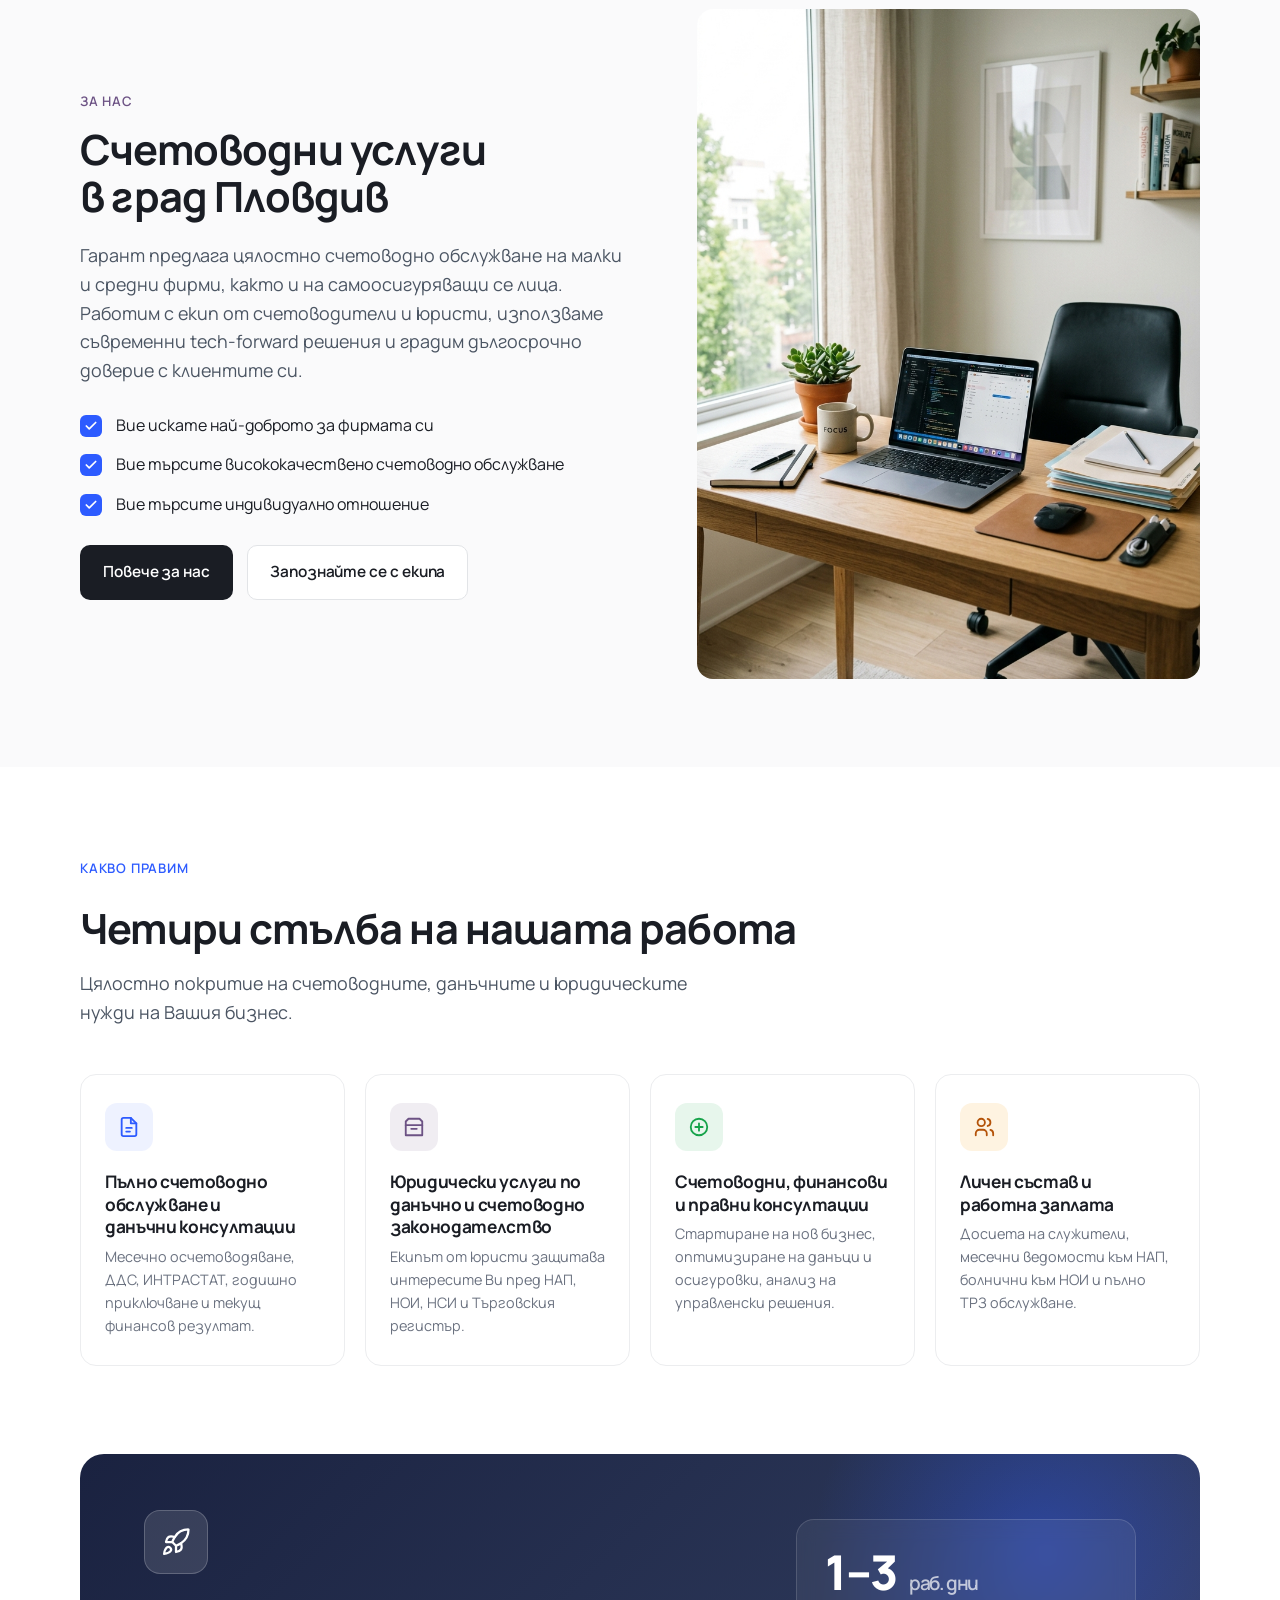
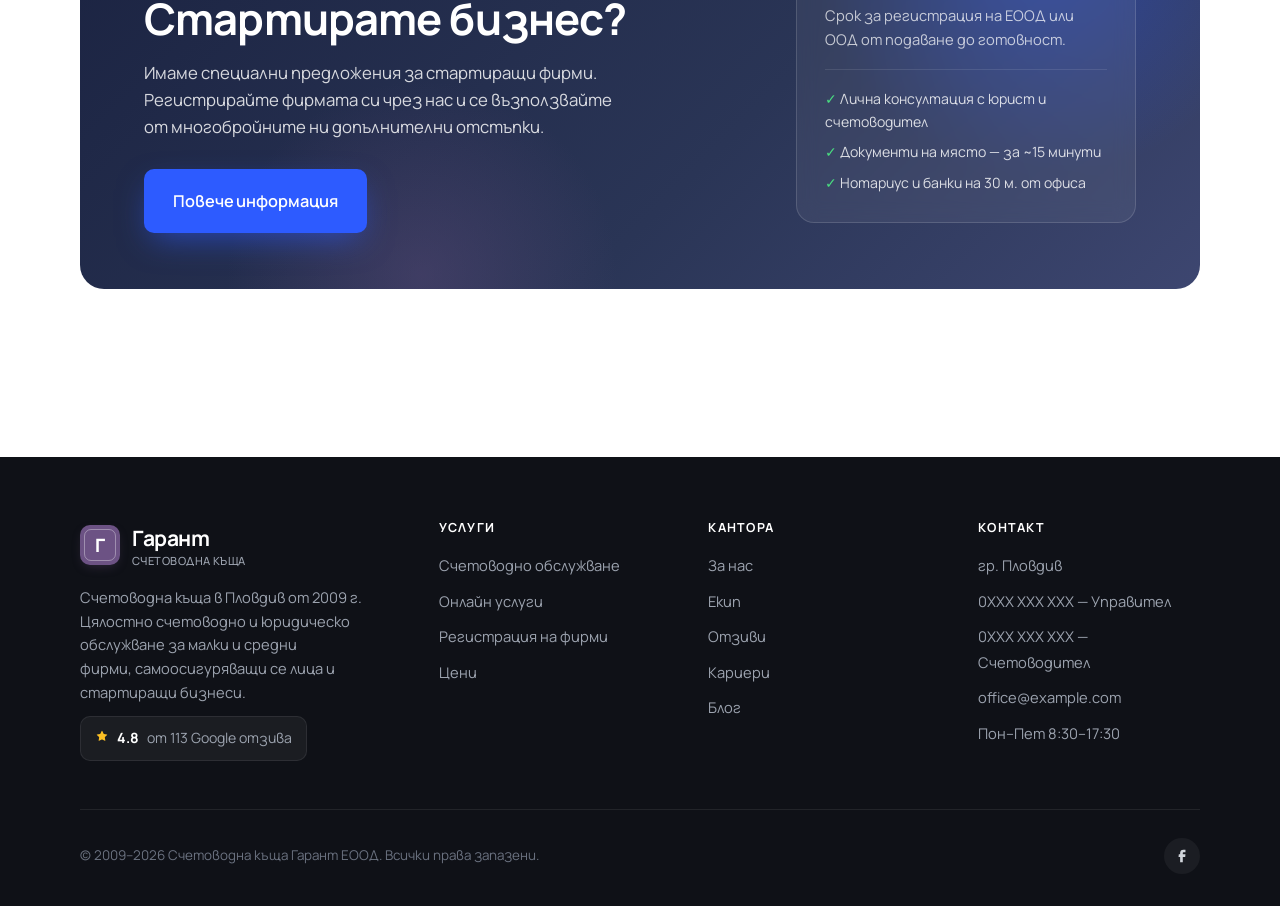
==== commit 0c158d2f: "UI updates: remove header location, replace placeholders with images, currency to €, nav/badge clean" ====
--- a/index.html
+++ b/index.html
@@ -4,7 +4,7 @@
 <meta charset="UTF-8" />
 <meta name="viewport" content="width=device-width, initial-scale=1" />
 <title>Счетоводна къща Гарант — Пловдив | Счетоводно обслужване от 2009 г.</title>
-<meta name="description" content="Счетоводна къща Гарант в Пловдив — пълно счетоводно и юридическо обслужване, регистрация на фирми, онлайн услуги. 4.8★ от 113 Google отзива. От 50 лв./мес." />
+<meta name="description" content="Счетоводна къща Гарант в Пловдив — пълно счетоводно и юридическо обслужване, регистрация на фирми, онлайн услуги. 4.8★ от 113 Google отзива. От 50 €/мес." />
 <link rel="preconnect" href="https://fonts.googleapis.com" />
 <link rel="preconnect" href="https://fonts.gstatic.com" crossorigin />
 <link href="https://fonts.googleapis.com/css2?family=Manrope:wght@400;500;600;700;800&family=JetBrains+Mono:wght@400;500&display=swap&subset=cyrillic,cyrillic-ext,latin" rel="stylesheet" />
@@ -239,8 +239,10 @@
     background: var(--accent) url('data:image/svg+xml;utf8,<svg xmlns="http://www.w3.org/2000/svg" width="14" height="14" viewBox="0 0 24 24" fill="none" stroke="white" stroke-width="3" stroke-linecap="round" stroke-linejoin="round"><path d="M20 6 9 17l-5-5"/></svg>') no-repeat center;
   }
   .about-image {
-    aspect-ratio: 5 / 6;
+    aspect-ratio: 3 / 4;
     border-radius: 20px;
+    background: none;
+    background-image: none;
   }
 
   /* ---- Services overview ---- */
@@ -384,12 +386,12 @@
           <div class="stat-grid">
             <div class="stat">
               <div class="label">Приходи</div>
-              <div class="value">48 320 лв.</div>
+              <div class="value">48 320 €</div>
               <div class="delta up">↑ 12.4% спрямо април</div>
             </div>
             <div class="stat">
               <div class="label">Разходи</div>
-              <div class="value">31 870 лв.</div>
+              <div class="value">31 870 €</div>
               <div class="delta down">↓ 3.1% спрямо април</div>
             </div>
           </div>
@@ -442,7 +444,7 @@
                 <div class="meta">ДДС 20% · издадена днес</div>
               </div>
             </div>
-            <div class="amount">2 480.00 лв.</div>
+            <div class="amount">2 480.00 €</div>
           </div>
         </div>
       </div>
@@ -495,9 +497,7 @@
         </div>
       </div>
       <div class="reveal" data-delay="200">
-        <div class="img-placeholder about-image">
-          Офисът на Счетоводна къща Гарант в Пловдив
-        </div>
+        <img src="images/homepage-office.png" alt="Офисът на Счетоводна къща Гарант в Пловдив" width="800" height="960" class="about-image" style="width: 100%; height: 100%; object-fit: cover; border-radius: 16px;">
       </div>
     </div>
   </div>
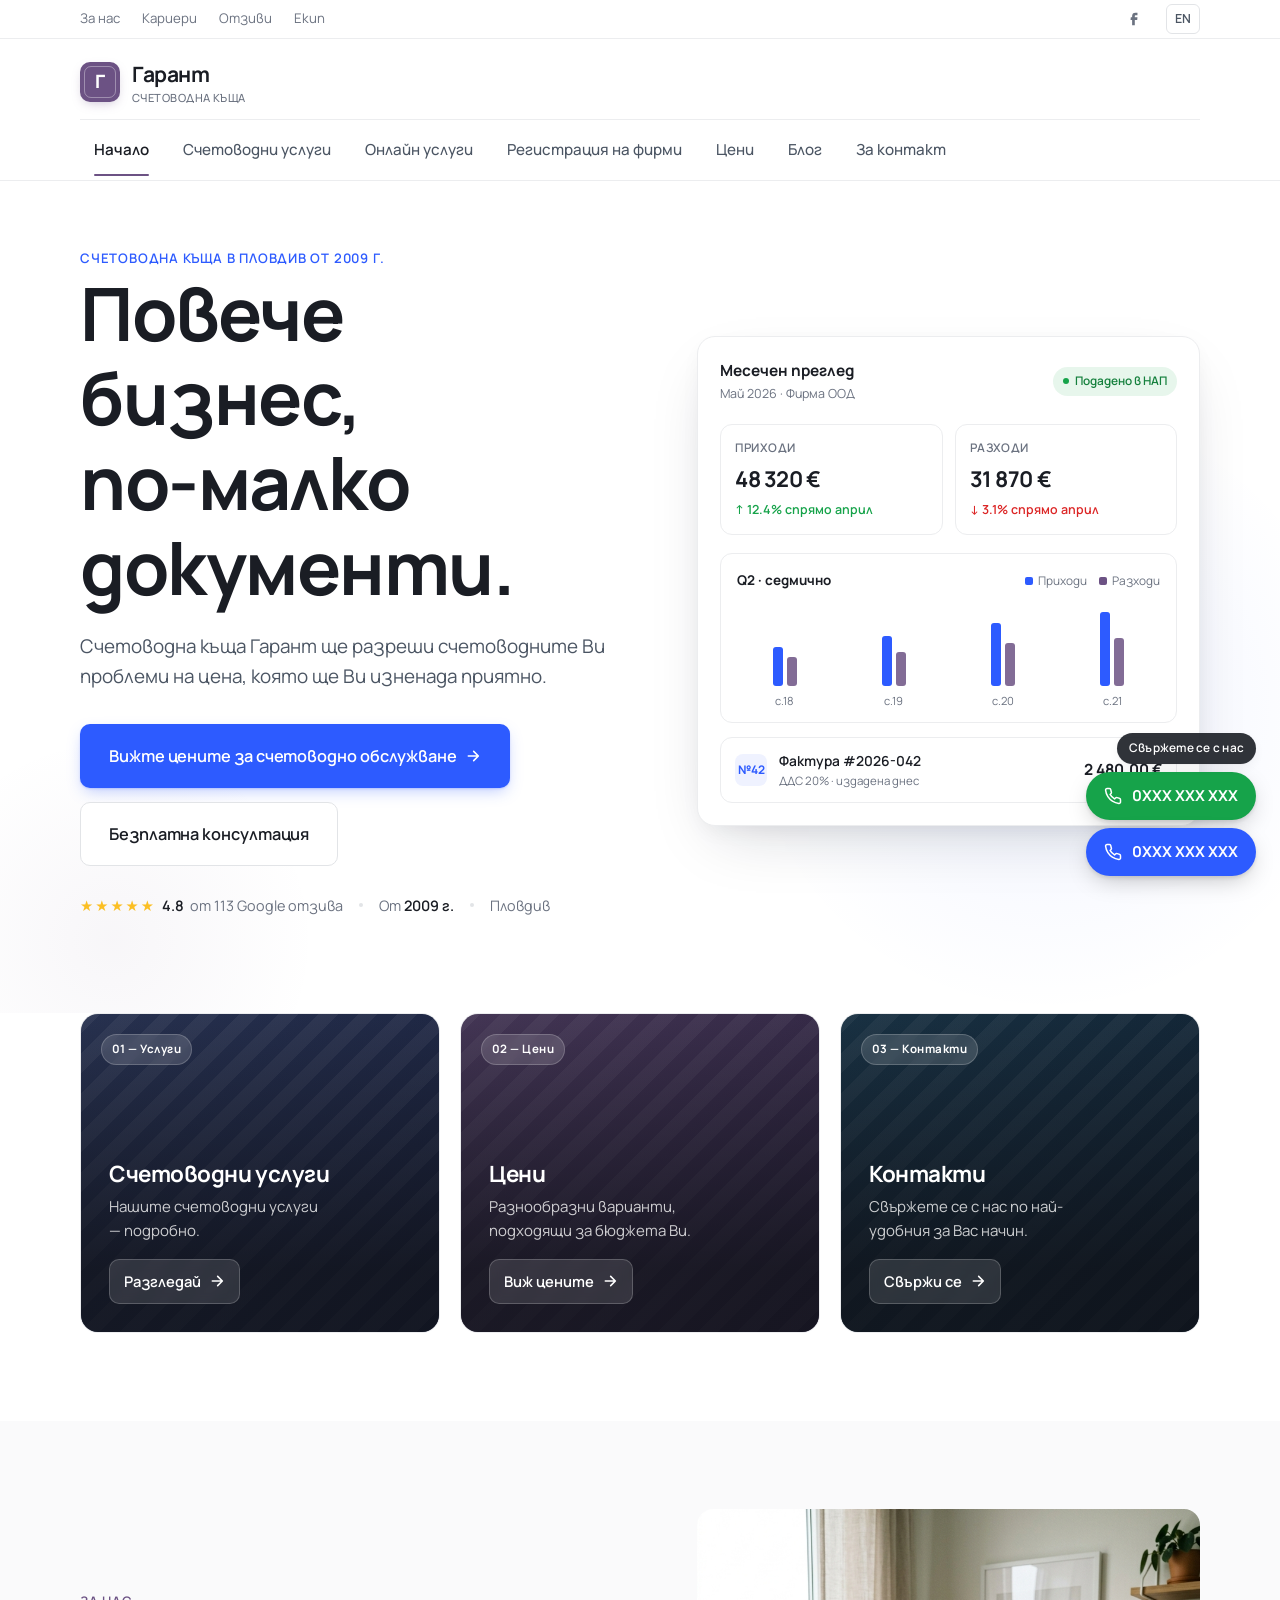
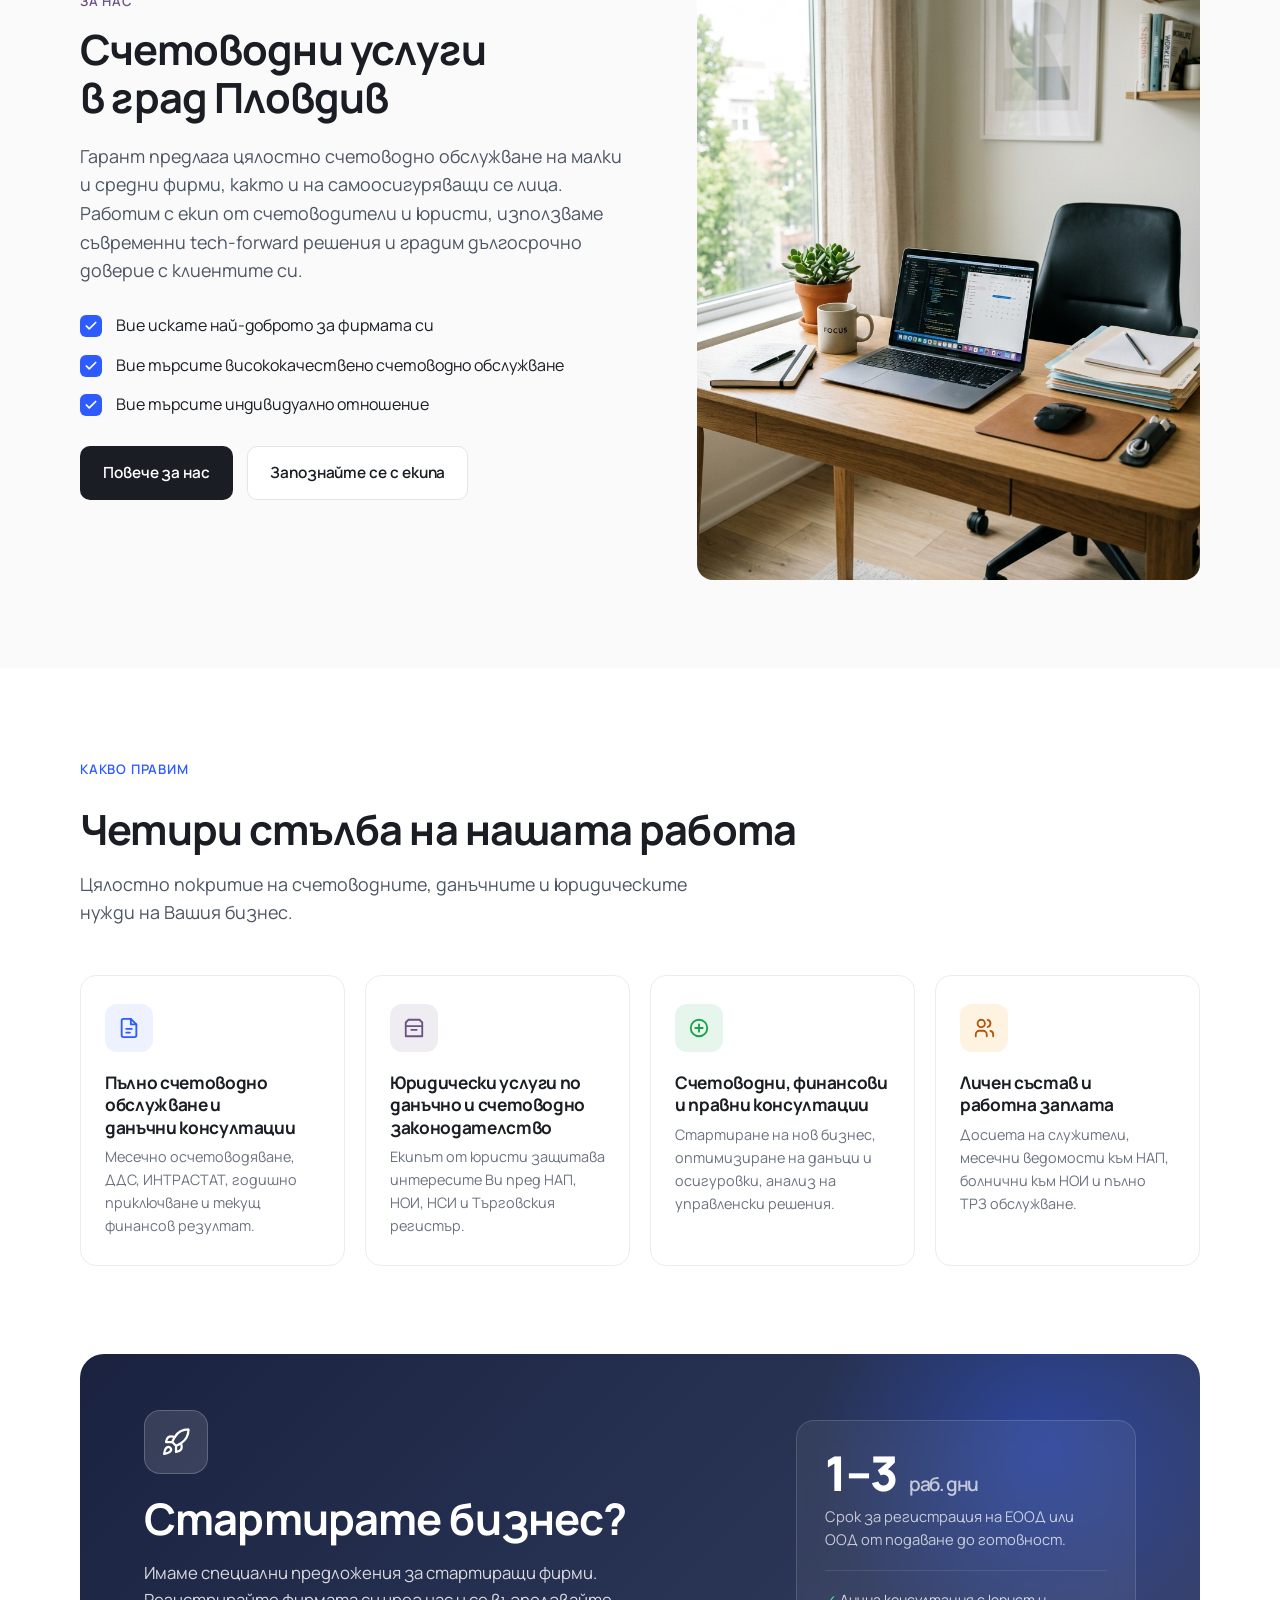
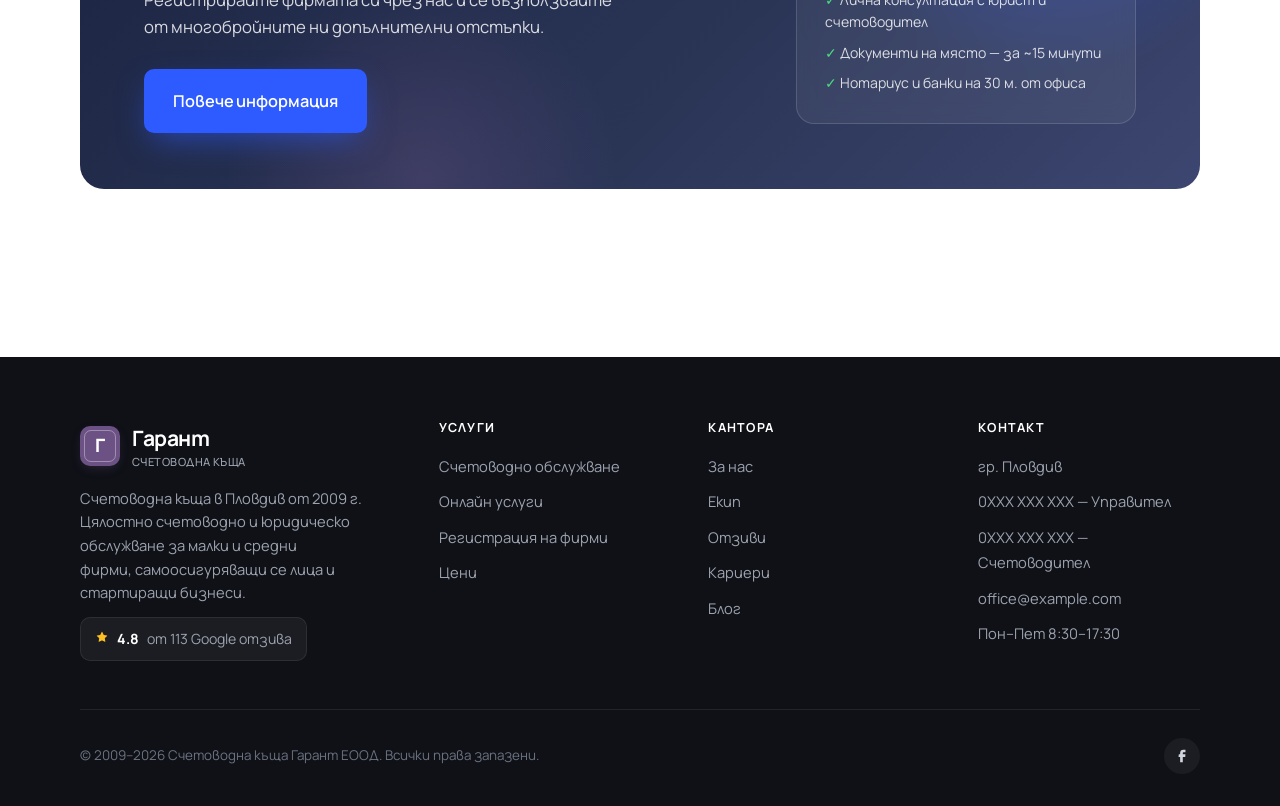
==== commit e0de264f: "Update hero h1 text and size, fix channel icons layout Co-Authored-By: Claude Sonnet 4.6 <noreply@an" ====
--- a/index.html
+++ b/index.html
@@ -41,7 +41,7 @@
     gap: 64px;
     align-items: center;
   }
-  .hero h1 { font-size: clamp(2.2rem, 4.4vw, 3.4rem); margin-bottom: 22px; max-width: 18ch; }
+  .hero h1 { font-size: clamp(3rem, 6vw, 4.6rem); margin-bottom: 22px; max-width: 18ch; }
   .hero .subline { font-size: 1.18rem; color: var(--text-2); max-width: 52ch; margin-bottom: 32px; }
   .hero-cta-row {
     display: flex; gap: 14px; align-items: center; flex-wrap: wrap;
@@ -350,7 +350,7 @@
     <div class="hero-grid">
       <div class="reveal">
         <span class="eyebrow">Счетоводна къща в Пловдив от 2009 г.</span>
-        <h1>Отделяте ли повече време за борба със законодателството, отколкото за развитието на бизнеса си?</h1>
+        <h1>Повече бизнес,<br> по-малко документи.</h1>
         <p class="subline">Счетоводна къща Гарант ще разреши счетоводните Ви проблеми на цена, която ще Ви изненада приятно.</p>
         <div class="hero-cta-row">
           <a href="prices.html" class="btn btn-primary btn-lg">
